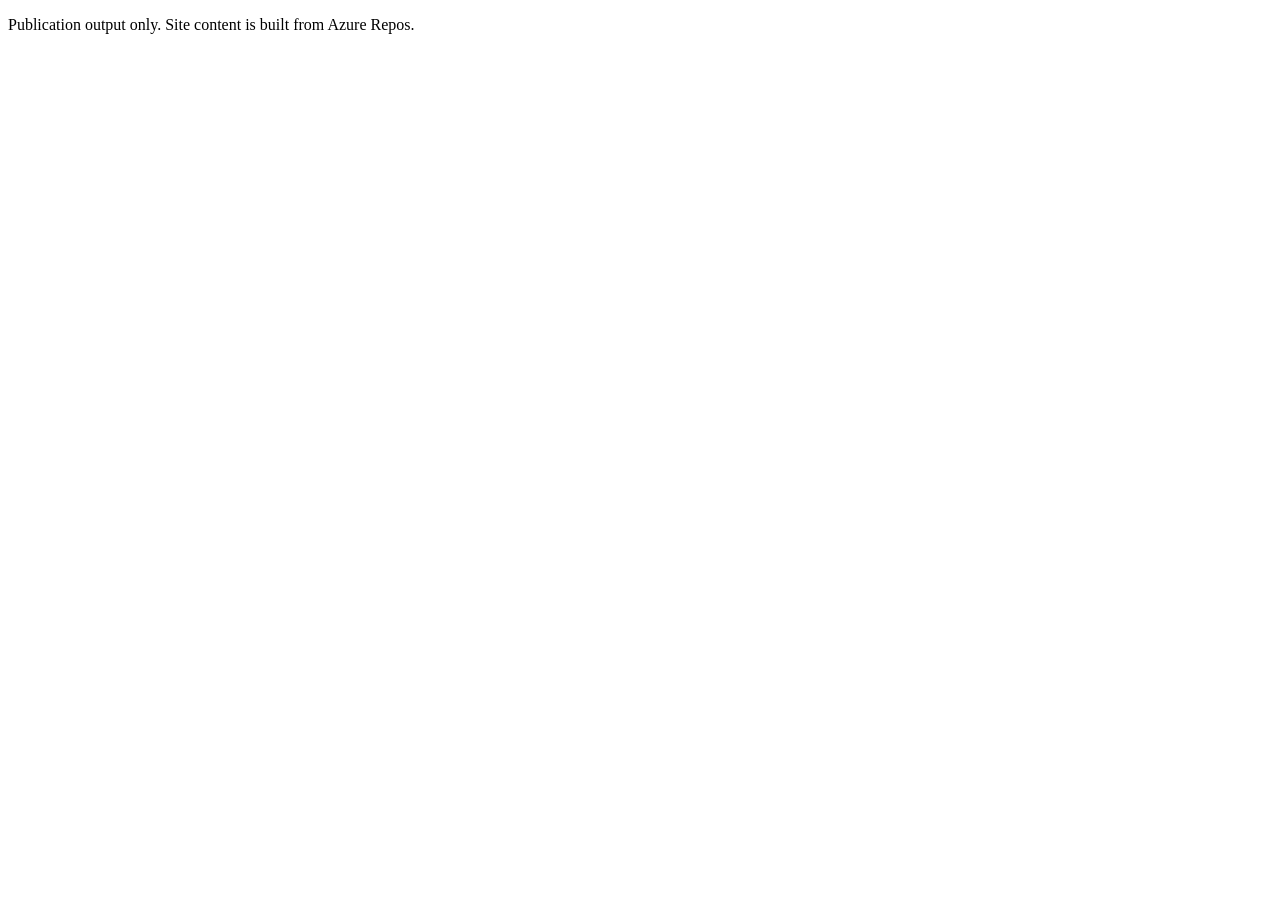
==== index.html @ 191695a9 "Add initial HTML structure for index.html" ====
<!DOCTYPE html>
<html lang="en">
  <head>
    <meta charset="utf-8" />
    <meta name="robots" content="noindex" />
    <title>Morton Forge — publishing pending</title>
  </head>
  <body>
    <p>Publication output only. Site content is built from Azure Repos.</p>
  </body>
</html>
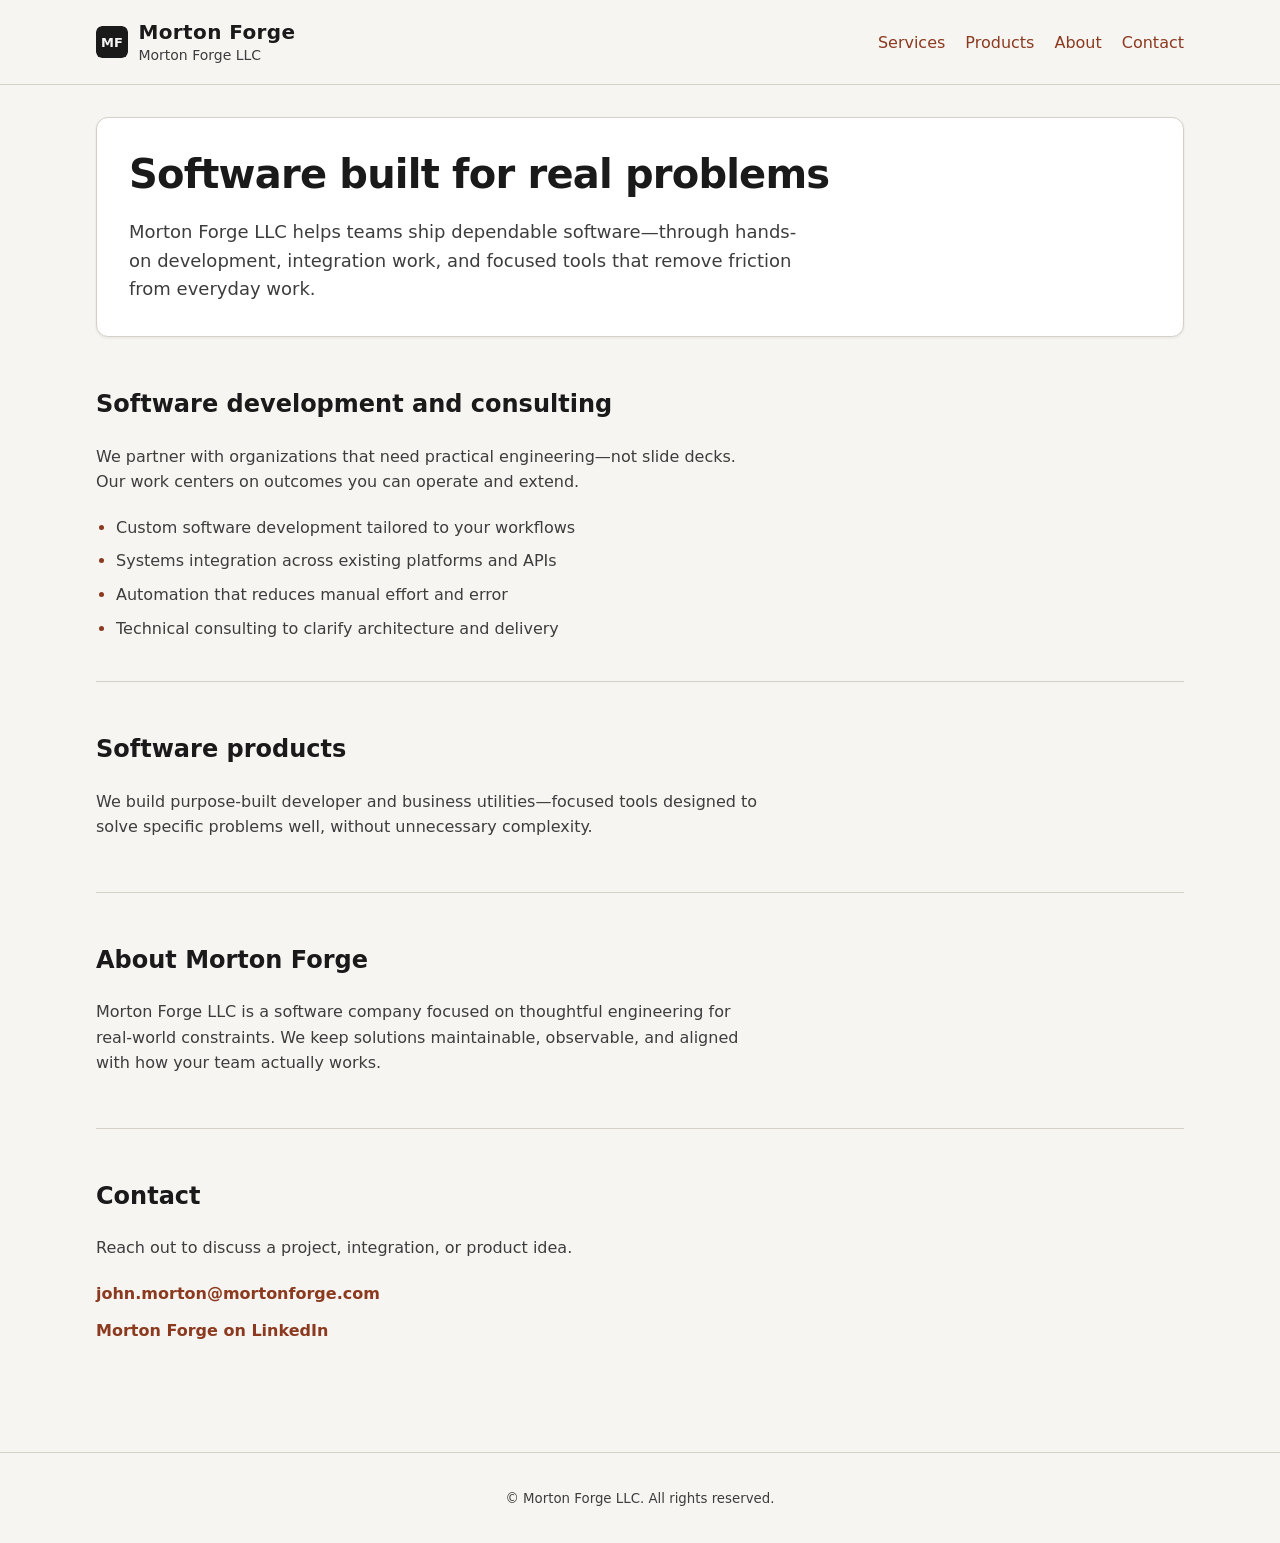
==== commit 6568077a: "Publish site from Azure Repos source=ccb35c297ac233698c38035a9e65c44cc2b29d65 build=1039" ====
--- a/index.html
+++ b/index.html
@@ -1,11 +1,132 @@
 <!DOCTYPE html>
 <html lang="en">
   <head>
-    <meta charset="utf-8" />
-    <meta name="robots" content="noindex" />
-    <title>Morton Forge — publishing pending</title>
+    <meta charset="utf-8">
+    <meta name="viewport" content="width=device-width, initial-scale=1">
+    <meta
+      name="description"
+      content="Morton Forge LLC provides custom software development, systems integration, automation, consulting, and purpose-built developer and business utilities."
+    >
+    <title>Morton Forge — Software built for real problems</title>
+    <link rel="canonical" href="https://www.mortonforge.com/">
+    <meta name="theme-color" content="#8b3a1f">
+    <link rel="icon" href="assets/favicon.svg" type="image/svg+xml" sizes="any">
+    <meta property="og:type" content="website">
+    <meta property="og:site_name" content="Morton Forge">
+    <meta property="og:locale" content="en_US">
+    <meta property="og:url" content="https://www.mortonforge.com/">
+    <meta property="og:title" content="Morton Forge — Software built for real problems">
+    <meta
+      property="og:description"
+      content="Morton Forge LLC provides custom software development, systems integration, automation, consulting, and purpose-built developer and business utilities."
+    >
+    <meta property="og:image" content="https://www.mortonforge.com/assets/og-image.svg">
+    <meta property="og:image:alt" content="Morton Forge — Software built for real problems">
+    <meta name="twitter:card" content="summary_large_image">
+    <meta name="twitter:title" content="Morton Forge — Software built for real problems">
+    <meta
+      name="twitter:description"
+      content="Morton Forge LLC provides custom software development, systems integration, automation, consulting, and purpose-built developer and business utilities."
+    >
+    <meta name="twitter:image" content="https://www.mortonforge.com/assets/og-image.svg">
+    <link rel="stylesheet" href="css/site.css">
   </head>
   <body>
-    <p>Publication output only. Site content is built from Azure Repos.</p>
+    <a class="skip-link" href="#main-content">Skip to main content</a>
+
+    <header class="site-header">
+      <div class="site-header__inner">
+        <div class="brand">
+          <a class="brand__lockup" href="#top">
+            <img
+              class="brand__mark"
+              src="assets/favicon.svg"
+              alt=""
+              width="32"
+              height="32"
+              decoding="async"
+            >
+            <span class="brand__text">
+              <span class="brand__name">Morton Forge</span>
+              <span class="brand__legal">Morton Forge LLC</span>
+            </span>
+          </a>
+        </div>
+        <nav class="site-nav" aria-label="Primary">
+          <ul class="site-nav__list">
+            <li><a href="#services">Services</a></li>
+            <li><a href="#products">Products</a></li>
+            <li><a href="#about">About</a></li>
+            <li><a href="#contact">Contact</a></li>
+          </ul>
+        </nav>
+      </div>
+    </header>
+
+    <main id="main-content" class="site-main" tabindex="-1">
+      <section class="hero" id="top" aria-labelledby="page-headline">
+        <h1 id="page-headline">Software built for real problems</h1>
+        <p class="hero__lede">
+          Morton Forge LLC helps teams ship dependable software—through hands-on
+          development, integration work, and focused tools that remove friction
+          from everyday work.
+        </p>
+      </section>
+
+      <section class="content-section" id="services" aria-labelledby="services-heading">
+        <h2 id="services-heading">Software development and consulting</h2>
+        <p>
+          We partner with organizations that need practical engineering—not slide
+          decks. Our work centers on outcomes you can operate and extend.
+        </p>
+        <ul class="feature-list">
+          <li>Custom software development tailored to your workflows</li>
+          <li>Systems integration across existing platforms and APIs</li>
+          <li>Automation that reduces manual effort and error</li>
+          <li>Technical consulting to clarify architecture and delivery</li>
+        </ul>
+      </section>
+
+      <section class="content-section" id="products" aria-labelledby="products-heading">
+        <h2 id="products-heading">Software products</h2>
+        <p>
+          We build purpose-built developer and business utilities—focused tools
+          designed to solve specific problems well, without unnecessary complexity.
+        </p>
+      </section>
+
+      <section class="content-section" id="about" aria-labelledby="about-heading">
+        <h2 id="about-heading">About Morton Forge</h2>
+        <p>
+          Morton Forge LLC is a software company focused on thoughtful
+          engineering for real-world constraints. We keep solutions maintainable,
+          observable, and aligned with how your team actually works.
+        </p>
+      </section>
+
+      <section class="content-section content-section--contact" id="contact" aria-labelledby="contact-heading">
+        <h2 id="contact-heading">Contact</h2>
+        <p>
+          Reach out to discuss a project, integration, or product idea.
+        </p>
+        <ul class="contact-actions">
+          <li>
+            <a href="mailto:john.morton@mortonforge.com">john.morton@mortonforge.com</a>
+          </li>
+          <li>
+            <a
+              href="https://www.linkedin.com/company/morton-forge"
+              rel="noopener noreferrer"
+            >Morton Forge on LinkedIn</a>
+          </li>
+        </ul>
+      </section>
+    </main>
+
+    <footer class="site-footer">
+      <p>
+        <small>&copy; Morton Forge LLC. All rights reserved.</small>
+      </p>
+    </footer>
   </body>
 </html>
--- a/css/site.css
+++ b/css/site.css
@@ -0,0 +1,301 @@
+:root {
+  color-scheme: light dark;
+  --font-sans: system-ui, -apple-system, "Segoe UI", Roboto, sans-serif;
+  --line-height: 1.6;
+  --max-width: 72rem;
+  --space-xs: 0.5rem;
+  --space-sm: 0.75rem;
+  --space-md: 1.25rem;
+  --space-lg: 2rem;
+  --space-xl: 3rem;
+  --radius: 0.5rem;
+  --focus-width: 3px;
+  --focus-offset: 2px;
+
+  --color-bg: #f7f5f2;
+  --color-surface: #ffffff;
+  --color-text: #1a1a1a;
+  --color-text-muted: #3d3d3d;
+  --color-accent: #8b3a1f;
+  --color-accent-hover: #6e2e18;
+  --color-border: #d4cfc7;
+  --color-focus: #0b5cab;
+  --shadow-soft: 0 1px 3px rgb(26 26 26 / 8%);
+}
+
+@media (prefers-color-scheme: dark) {
+  :root {
+    --color-bg: #121212;
+    --color-surface: #1c1c1c;
+    --color-text: #f2f2f2;
+    --color-text-muted: #c8c8c8;
+    --color-accent: #e08a6a;
+    --color-accent-hover: #f0a484;
+    --color-border: #3a3a3a;
+    --color-focus: #6eb6ff;
+    --shadow-soft: 0 1px 3px rgb(0 0 0 / 35%);
+  }
+}
+
+*,
+*::before,
+*::after {
+  box-sizing: border-box;
+}
+
+html {
+  scroll-behavior: smooth;
+  scroll-padding-top: 6rem;
+}
+
+body {
+  margin: 0;
+  min-height: 100vh;
+  font-family: var(--font-sans);
+  line-height: var(--line-height);
+  background: var(--color-bg);
+  color: var(--color-text);
+}
+
+@media (prefers-reduced-motion: reduce) {
+  html {
+    scroll-behavior: auto;
+  }
+
+  *,
+  *::before,
+  *::after {
+    animation-duration: 0.01ms !important;
+    animation-iteration-count: 1 !important;
+    transition-duration: 0.01ms !important;
+  }
+}
+
+.skip-link {
+  position: absolute;
+  left: var(--space-md);
+  top: -100%;
+  z-index: 100;
+  padding: var(--space-xs) var(--space-sm);
+  border-radius: var(--radius);
+  background: var(--color-surface);
+  color: var(--color-accent);
+  font-weight: 600;
+  text-decoration: none;
+  box-shadow: var(--shadow-soft);
+}
+
+.skip-link:focus {
+  top: var(--space-md);
+}
+
+:focus {
+  outline: none;
+}
+
+:focus-visible {
+  outline: var(--focus-width) solid var(--color-focus);
+  outline-offset: var(--focus-offset);
+}
+
+a {
+  color: var(--color-accent);
+  text-decoration-thickness: 1px;
+  text-underline-offset: 0.15em;
+}
+
+a:hover {
+  color: var(--color-accent-hover);
+}
+
+.site-header {
+  position: sticky;
+  top: 0;
+  z-index: 10;
+  border-bottom: 1px solid var(--color-border);
+  background: color-mix(in srgb, var(--color-bg) 92%, transparent);
+  backdrop-filter: blur(8px);
+}
+
+.site-header__inner {
+  display: flex;
+  flex-wrap: wrap;
+  align-items: flex-end;
+  justify-content: space-between;
+  gap: var(--space-md);
+  max-width: var(--max-width);
+  margin: 0 auto;
+  padding: var(--space-md) var(--space-lg);
+}
+
+.brand__lockup {
+  display: flex;
+  align-items: center;
+  gap: 0.65rem;
+  text-decoration: none;
+  color: inherit;
+}
+
+.brand__lockup:hover .brand__name {
+  color: var(--color-accent);
+}
+
+.brand__mark {
+  flex-shrink: 0;
+  width: 2rem;
+  height: 2rem;
+  border-radius: 6px;
+}
+
+.brand__text {
+  display: flex;
+  flex-direction: column;
+}
+
+.brand__name {
+  font-size: 1.25rem;
+  font-weight: 700;
+  letter-spacing: 0.02em;
+  color: var(--color-text);
+  line-height: 1.2;
+}
+
+.brand__legal {
+  margin: 0.1rem 0 0;
+  font-size: 0.875rem;
+  color: var(--color-text-muted);
+  line-height: 1.3;
+}
+
+.site-nav__list {
+  display: flex;
+  flex-wrap: wrap;
+  gap: var(--space-sm) var(--space-md);
+  margin: 0;
+  padding: 0;
+  list-style: none;
+}
+
+.site-nav a {
+  display: inline-block;
+  padding: var(--space-xs) 0;
+  font-weight: 500;
+  text-decoration: none;
+}
+
+.site-nav a:hover {
+  text-decoration: underline;
+}
+
+.site-main {
+  max-width: var(--max-width);
+  margin: 0 auto;
+  padding: var(--space-lg);
+}
+
+.hero,
+.content-section {
+  scroll-margin-top: 5.5rem;
+}
+
+.hero {
+  margin-bottom: var(--space-xl);
+  padding: var(--space-lg);
+  border: 1px solid var(--color-border);
+  border-radius: calc(var(--radius) * 1.5);
+  background: var(--color-surface);
+  box-shadow: var(--shadow-soft);
+}
+
+.hero h1 {
+  margin: 0 0 var(--space-md);
+  font-size: clamp(1.75rem, 4vw, 2.5rem);
+  font-weight: 700;
+  line-height: 1.2;
+  letter-spacing: -0.02em;
+}
+
+.hero__lede {
+  margin: 0;
+  max-width: 42rem;
+  font-size: 1.125rem;
+  color: var(--color-text-muted);
+}
+
+.content-section {
+  margin-bottom: var(--space-xl);
+  padding-bottom: var(--space-lg);
+  border-bottom: 1px solid var(--color-border);
+}
+
+.content-section:last-of-type {
+  border-bottom: none;
+  margin-bottom: var(--space-lg);
+}
+
+.content-section h2 {
+  margin: 0 0 var(--space-md);
+  font-size: clamp(1.25rem, 2.5vw, 1.5rem);
+  font-weight: 600;
+}
+
+.content-section p {
+  margin: 0 0 var(--space-md);
+  max-width: 42rem;
+  color: var(--color-text-muted);
+}
+
+.feature-list {
+  margin: 0;
+  padding-left: 1.25rem;
+  max-width: 42rem;
+  color: var(--color-text-muted);
+}
+
+.feature-list li {
+  margin-bottom: var(--space-xs);
+}
+
+.feature-list li::marker {
+  color: var(--color-accent);
+}
+
+.contact-actions {
+  margin: 0;
+  padding: 0;
+  list-style: none;
+}
+
+.contact-actions li {
+  margin-bottom: var(--space-sm);
+}
+
+.contact-actions a {
+  font-weight: 600;
+  text-decoration: none;
+}
+
+.contact-actions a:hover {
+  text-decoration: underline;
+}
+
+.site-footer {
+  border-top: 1px solid var(--color-border);
+  padding: var(--space-lg);
+  text-align: center;
+  color: var(--color-text-muted);
+}
+
+.site-footer p {
+  margin: 0;
+}
+
+@media (min-width: 48rem) {
+  .site-header__inner {
+    flex-wrap: nowrap;
+  }
+
+  .site-nav__list {
+    justify-content: flex-end;
+  }
+}
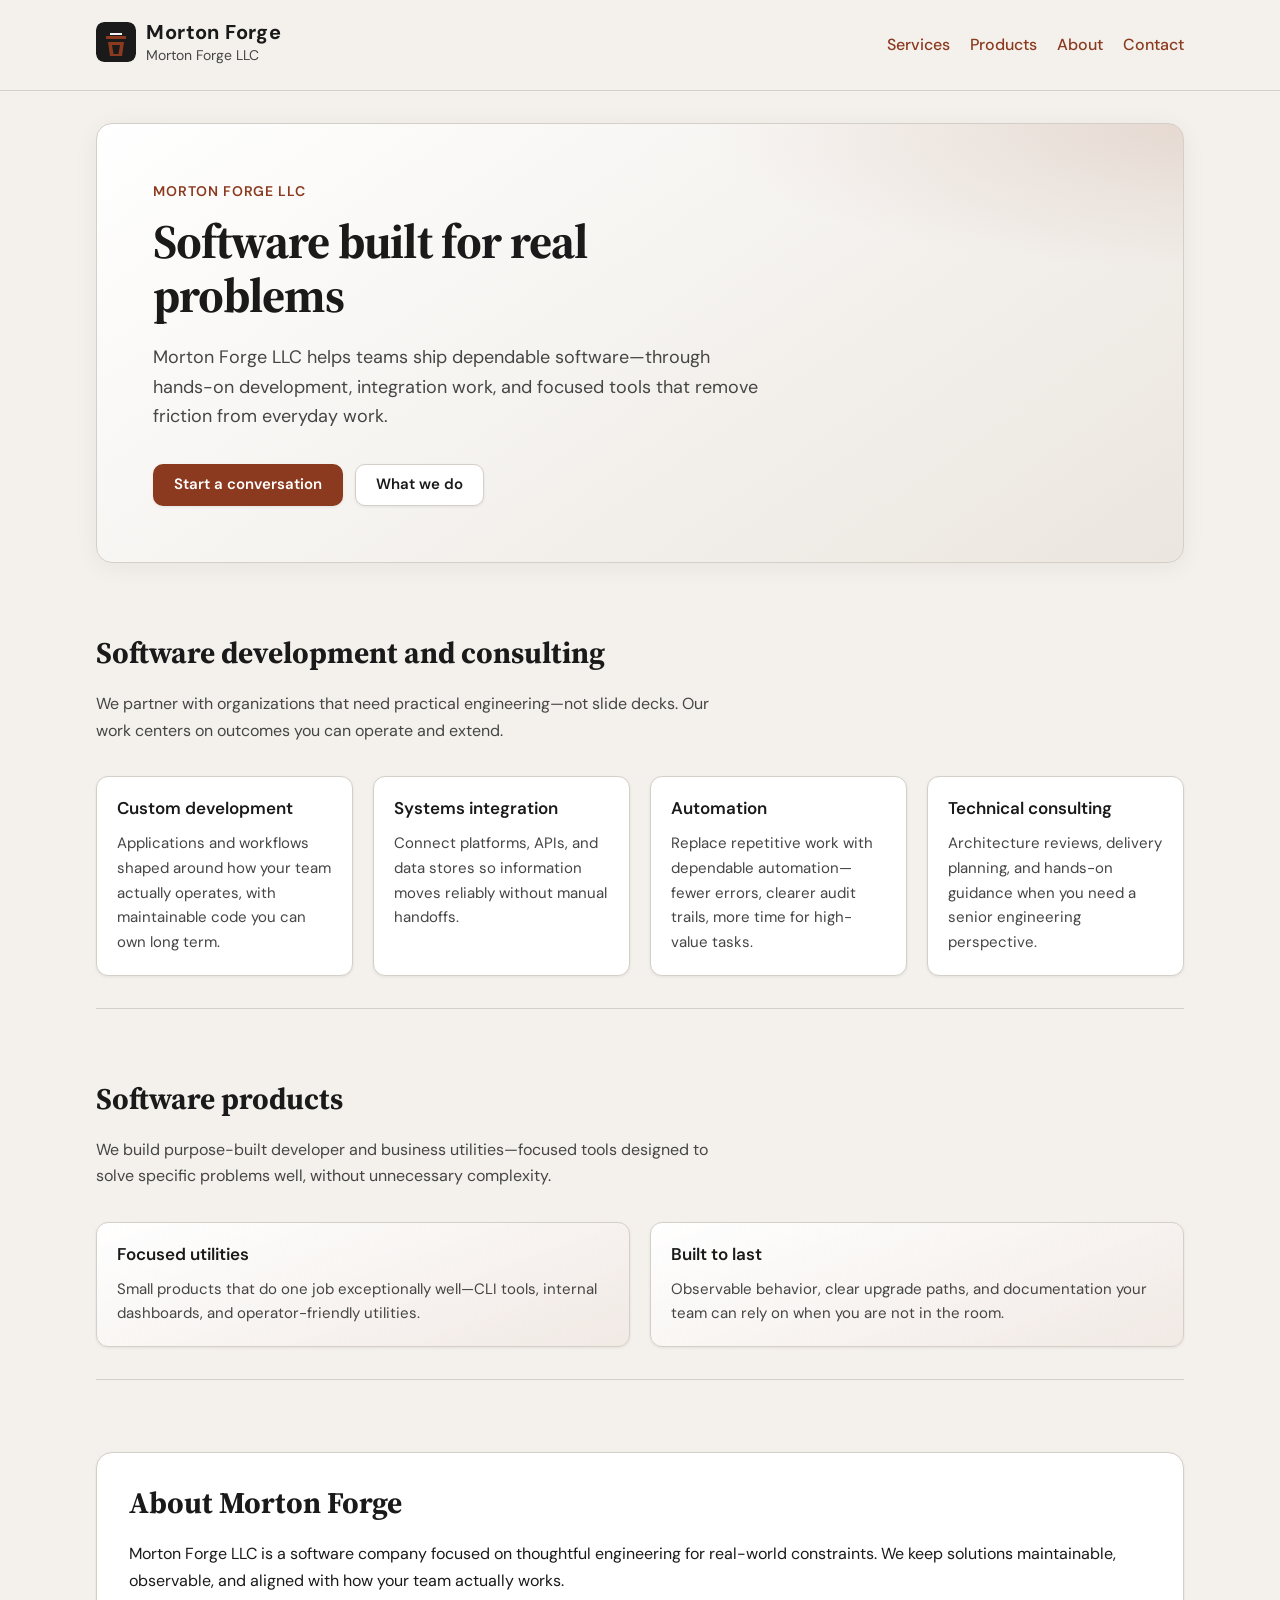
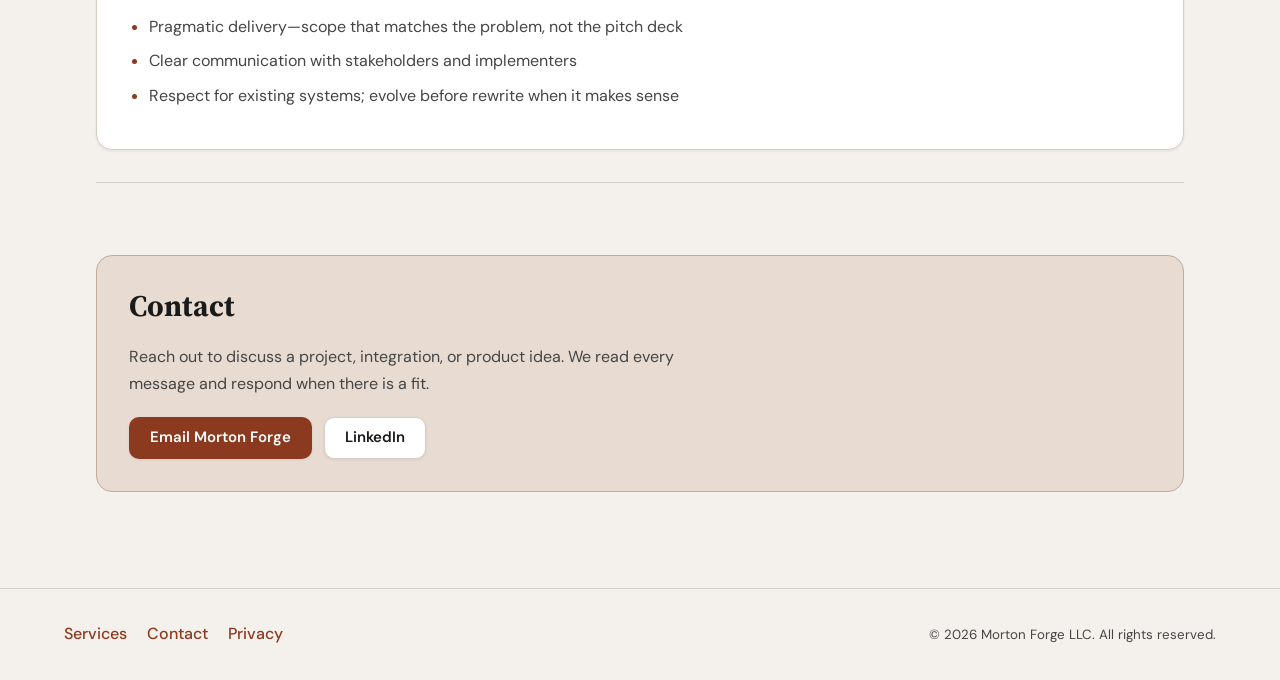
==== commit 239cfd0b: "Publish site from Azure Repos source=ac9ec0c89aad7d38fe738820c82aab0782f54889 build=1096" ====
--- a/index.html
+++ b/index.html
@@ -40,10 +40,10 @@
           <a class="brand__lockup" href="#top">
             <img
               class="brand__mark"
-              src="assets/favicon.svg"
+              src="assets/logo-mark.svg"
               alt=""
-              width="32"
-              height="32"
+              width="40"
+              height="40"
               decoding="async"
             >
             <span class="brand__text">
@@ -65,68 +65,143 @@
 
     <main id="main-content" class="site-main" tabindex="-1">
       <section class="hero" id="top" aria-labelledby="page-headline">
-        <h1 id="page-headline">Software built for real problems</h1>
-        <p class="hero__lede">
-          Morton Forge LLC helps teams ship dependable software—through hands-on
-          development, integration work, and focused tools that remove friction
-          from everyday work.
+        <div class="hero__content">
+          <p class="hero__eyebrow">Morton Forge LLC</p>
+          <h1 id="page-headline">Software built for real problems</h1>
+          <p class="hero__lede">
+            Morton Forge LLC helps teams ship dependable software—through hands-on
+            development, integration work, and focused tools that remove friction
+            from everyday work.
+          </p>
+          <div class="hero__actions">
+            <a class="button" href="#contact">Start a conversation</a>
+            <a class="button button--secondary" href="#services">What we do</a>
+          </div>
+        </div>
+      </section>
+
+      <section class="content-section" id="services" aria-labelledby="services-heading">
+        <div class="section-intro">
+          <h2 id="services-heading">Software development and consulting</h2>
+          <p>
+            We partner with organizations that need practical engineering—not slide
+            decks. Our work centers on outcomes you can operate and extend.
+          </p>
+        </div>
+        <ul class="card-grid">
+          <li class="card">
+            <h3 class="card__title">Custom development</h3>
+            <p class="card__body">
+              Applications and workflows shaped around how your team actually operates,
+              with maintainable code you can own long term.
+            </p>
+          </li>
+          <li class="card">
+            <h3 class="card__title">Systems integration</h3>
+            <p class="card__body">
+              Connect platforms, APIs, and data stores so information moves reliably
+              without manual handoffs.
+            </p>
+          </li>
+          <li class="card">
+            <h3 class="card__title">Automation</h3>
+            <p class="card__body">
+              Replace repetitive work with dependable automation—fewer errors, clearer
+              audit trails, more time for high-value tasks.
+            </p>
+          </li>
+          <li class="card">
+            <h3 class="card__title">Technical consulting</h3>
+            <p class="card__body">
+              Architecture reviews, delivery planning, and hands-on guidance when you
+              need a senior engineering perspective.
+            </p>
+          </li>
+        </ul>
+      </section>
+
+      <section class="content-section" id="products" aria-labelledby="products-heading">
+        <div class="section-intro">
+          <h2 id="products-heading">Software products</h2>
+          <p>
+            We build purpose-built developer and business utilities—focused tools
+            designed to solve specific problems well, without unnecessary complexity.
+          </p>
+        </div>
+        <ul class="card-grid card-grid--two">
+          <li class="card card--accent">
+            <h3 class="card__title">Focused utilities</h3>
+            <p class="card__body">
+              Small products that do one job exceptionally well—CLI tools, internal
+              dashboards, and operator-friendly utilities.
+            </p>
+          </li>
+          <li class="card card--accent">
+            <h3 class="card__title">Built to last</h3>
+            <p class="card__body">
+              Observable behavior, clear upgrade paths, and documentation your team can
+              rely on when you are not in the room.
+            </p>
+          </li>
+        </ul>
+      </section>
+
+      <section class="content-section" id="about" aria-labelledby="about-heading">
+        <div class="about-panel">
+          <div class="about-panel__copy">
+            <h2 id="about-heading">About Morton Forge</h2>
+            <p>
+              Morton Forge LLC is a software company focused on thoughtful
+              engineering for real-world constraints. We keep solutions maintainable,
+              observable, and aligned with how your team actually works.
+            </p>
+            <ul class="about-list">
+              <li>Pragmatic delivery—scope that matches the problem, not the pitch deck</li>
+              <li>Clear communication with stakeholders and implementers</li>
+              <li>Respect for existing systems; evolve before rewrite when it makes sense</li>
+            </ul>
+          </div>
+        </div>
+      </section>
+
+      <section class="content-section content-section--contact" id="contact" aria-labelledby="contact-heading">
+        <div class="contact-panel">
+          <h2 id="contact-heading">Contact</h2>
+          <p>
+            Reach out to discuss a project, integration, or product idea. We read every
+            message and respond when there is a fit.
+          </p>
+          <ul class="contact-actions">
+            <li>
+              <a class="button" href="mailto:john.morton@mortonforge.com">Email Morton Forge</a>
+            </li>
+            <li>
+              <a
+                class="button button--secondary"
+                href="https://www.linkedin.com/company/morton-forge"
+                rel="noopener noreferrer"
+              >LinkedIn</a>
+            </li>
+          </ul>
+        </div>
+      </section>
+    </main>
+
+    <footer class="site-footer">
+      <div class="site-footer__inner">
+        <nav class="site-footer__nav" aria-label="Footer">
+          <ul class="site-footer__list">
+            <li><a href="#services">Services</a></li>
+            <li><a href="#contact">Contact</a></li>
+            <li><a href="privacy.html">Privacy</a></li>
+          </ul>
+        </nav>
+        <p class="site-footer__legal">
+          <small>&copy; <span data-current-year>2026</span> Morton Forge LLC. All rights reserved.</small>
         </p>
-      </section>
-
-      <section class="content-section" id="services" aria-labelledby="services-heading">
-        <h2 id="services-heading">Software development and consulting</h2>
-        <p>
-          We partner with organizations that need practical engineering—not slide
-          decks. Our work centers on outcomes you can operate and extend.
-        </p>
-        <ul class="feature-list">
-          <li>Custom software development tailored to your workflows</li>
-          <li>Systems integration across existing platforms and APIs</li>
-          <li>Automation that reduces manual effort and error</li>
-          <li>Technical consulting to clarify architecture and delivery</li>
-        </ul>
-      </section>
-
-      <section class="content-section" id="products" aria-labelledby="products-heading">
-        <h2 id="products-heading">Software products</h2>
-        <p>
-          We build purpose-built developer and business utilities—focused tools
-          designed to solve specific problems well, without unnecessary complexity.
-        </p>
-      </section>
-
-      <section class="content-section" id="about" aria-labelledby="about-heading">
-        <h2 id="about-heading">About Morton Forge</h2>
-        <p>
-          Morton Forge LLC is a software company focused on thoughtful
-          engineering for real-world constraints. We keep solutions maintainable,
-          observable, and aligned with how your team actually works.
-        </p>
-      </section>
-
-      <section class="content-section content-section--contact" id="contact" aria-labelledby="contact-heading">
-        <h2 id="contact-heading">Contact</h2>
-        <p>
-          Reach out to discuss a project, integration, or product idea.
-        </p>
-        <ul class="contact-actions">
-          <li>
-            <a href="mailto:john.morton@mortonforge.com">john.morton@mortonforge.com</a>
-          </li>
-          <li>
-            <a
-              href="https://www.linkedin.com/company/morton-forge"
-              rel="noopener noreferrer"
-            >Morton Forge on LinkedIn</a>
-          </li>
-        </ul>
-      </section>
-    </main>
-
-    <footer class="site-footer">
-      <p>
-        <small>&copy; Morton Forge LLC. All rights reserved.</small>
-      </p>
+      </div>
     </footer>
+
+    <script type="module" src="js/site.js"></script>
   </body>
 </html>
--- a/css/site.css
+++ b/css/site.css
@@ -1,39 +1,73 @@
+@font-face {
+  font-family: "DM Sans";
+  font-style: normal;
+  font-weight: 400 700;
+  font-display: swap;
+  src: url("../assets/fonts/dm-sans-latin.woff2") format("woff2");
+  unicode-range: U+0000-00FF, U+0131, U+0152-0153, U+02BB-02BC, U+02C6, U+02DA, U+02DC,
+    U+0304, U+0308, U+0329, U+2000-206F, U+20AC, U+2122, U+2191, U+2193, U+2212, U+2215,
+    U+FEFF, U+FFFD;
+}
+
+@font-face {
+  font-family: "Source Serif 4";
+  font-style: normal;
+  font-weight: 600 700;
+  font-display: swap;
+  src: url("../assets/fonts/source-serif-4-600-latin.woff2") format("woff2");
+  unicode-range: U+0000-00FF, U+0131, U+0152-0153, U+02BB-02BC, U+02C6, U+02DA, U+02DC,
+    U+0304, U+0308, U+0329, U+2000-206F, U+20AC, U+2122, U+2191, U+2193, U+2212, U+2215,
+    U+FEFF, U+FFFD;
+}
+
 :root {
   color-scheme: light dark;
-  --font-sans: system-ui, -apple-system, "Segoe UI", Roboto, sans-serif;
-  --line-height: 1.6;
+  --font-sans: "DM Sans", system-ui, -apple-system, "Segoe UI", Roboto, sans-serif;
+  --font-display: "Source Serif 4", Georgia, "Times New Roman", serif;
+  --line-height: 1.65;
   --max-width: 72rem;
   --space-xs: 0.5rem;
   --space-sm: 0.75rem;
   --space-md: 1.25rem;
   --space-lg: 2rem;
   --space-xl: 3rem;
+  --space-2xl: 4.5rem;
   --radius: 0.5rem;
   --focus-width: 3px;
   --focus-offset: 2px;
 
-  --color-bg: #f7f5f2;
+  --color-bg: #f4f1ec;
+  --color-bg-hero: #ebe6df;
   --color-surface: #ffffff;
   --color-text: #1a1a1a;
-  --color-text-muted: #3d3d3d;
+  --color-text-muted: #454545;
   --color-accent: #8b3a1f;
   --color-accent-hover: #6e2e18;
+  --color-accent-soft: rgb(139 58 31 / 12%);
   --color-border: #d4cfc7;
   --color-focus: #0b5cab;
+  --color-button-bg: var(--color-accent);
+  --color-button-hover: var(--color-accent-hover);
   --shadow-soft: 0 1px 3px rgb(26 26 26 / 8%);
+  --shadow-card: 0 4px 24px rgb(26 26 26 / 6%);
 }
 
 @media (prefers-color-scheme: dark) {
   :root {
     --color-bg: #121212;
+    --color-bg-hero: #1a1816;
     --color-surface: #1c1c1c;
     --color-text: #f2f2f2;
     --color-text-muted: #c8c8c8;
     --color-accent: #e08a6a;
     --color-accent-hover: #f0a484;
+    --color-accent-soft: rgb(224 138 106 / 14%);
+    --color-button-bg: #8f3d24;
+    --color-button-hover: #a6482c;
     --color-border: #3a3a3a;
     --color-focus: #6eb6ff;
     --shadow-soft: 0 1px 3px rgb(0 0 0 / 35%);
+    --shadow-card: 0 4px 24px rgb(0 0 0 / 25%);
   }
 }
 
@@ -108,6 +142,42 @@
   color: var(--color-accent-hover);
 }
 
+.button {
+  display: inline-flex;
+  align-items: center;
+  justify-content: center;
+  gap: 0.35rem;
+  padding: 0.65rem 1.25rem;
+  border-radius: calc(var(--radius) * 1.25);
+  border: 1px solid transparent;
+  background: var(--color-button-bg);
+  color: #fff;
+  font-family: inherit;
+  font-size: 0.9375rem;
+  font-weight: 600;
+  line-height: 1.3;
+  text-decoration: none;
+  box-shadow: var(--shadow-soft);
+  transition: background-color 0.15s ease, border-color 0.15s ease, color 0.15s ease;
+}
+
+.button:hover {
+  background: var(--color-button-hover);
+  color: #fff;
+}
+
+.button--secondary {
+  background: var(--color-surface);
+  border-color: var(--color-border);
+  color: var(--color-text);
+}
+
+.button--secondary:hover {
+  background: var(--color-accent-soft);
+  border-color: var(--color-accent);
+  color: var(--color-accent);
+}
+
 .site-header {
   position: sticky;
   top: 0;
@@ -120,7 +190,7 @@
 .site-header__inner {
   display: flex;
   flex-wrap: wrap;
-  align-items: flex-end;
+  align-items: center;
   justify-content: space-between;
   gap: var(--space-md);
   max-width: var(--max-width);
@@ -129,7 +199,7 @@
 }
 
 .brand__lockup {
-  display: flex;
+  display: inline-flex;
   align-items: center;
   gap: 0.65rem;
   text-decoration: none;
@@ -142,9 +212,9 @@
 
 .brand__mark {
   flex-shrink: 0;
-  width: 2rem;
-  height: 2rem;
-  border-radius: 6px;
+  width: 2.5rem;
+  height: 2.5rem;
+  border-radius: 8px;
 }
 
 .brand__text {
@@ -193,100 +263,244 @@
   padding: var(--space-lg);
 }
 
+.site-main--narrow {
+  max-width: 42rem;
+}
+
 .hero,
 .content-section {
   scroll-margin-top: 5.5rem;
 }
 
 .hero {
-  margin-bottom: var(--space-xl);
-  padding: var(--space-lg);
+  position: relative;
+  margin-bottom: var(--space-2xl);
+  padding: clamp(2rem, 5vw, 3.5rem);
+  border: 1px solid var(--color-border);
+  border-radius: calc(var(--radius) * 2);
+  background:
+    radial-gradient(ellipse 80% 60% at 100% 0%, var(--color-accent-soft), transparent 55%),
+    linear-gradient(145deg, var(--color-surface), var(--color-bg-hero));
+  box-shadow: var(--shadow-card);
+  overflow: hidden;
+}
+
+.hero__eyebrow {
+  margin: 0 0 var(--space-sm);
+  font-size: 0.875rem;
+  font-weight: 600;
+  letter-spacing: 0.06em;
+  text-transform: uppercase;
+  color: var(--color-accent);
+}
+
+.hero h1 {
+  margin: 0 0 var(--space-md);
+  max-width: 18ch;
+  font-family: var(--font-display);
+  font-size: clamp(2rem, 5vw, 3rem);
+  font-weight: 700;
+  line-height: 1.12;
+  letter-spacing: -0.02em;
+}
+
+.hero__lede {
+  margin: 0 0 var(--space-lg);
+  max-width: 38rem;
+  font-size: 1.125rem;
+  color: var(--color-text-muted);
+}
+
+.hero__actions {
+  display: flex;
+  flex-wrap: wrap;
+  gap: var(--space-sm);
+}
+
+.content-section {
+  margin-bottom: var(--space-2xl);
+  padding-bottom: var(--space-lg);
+  border-bottom: 1px solid var(--color-border);
+}
+
+.content-section:last-of-type {
+  border-bottom: none;
+  margin-bottom: var(--space-lg);
+}
+
+.content-section--plain {
+  border-bottom: none;
+}
+
+.section-intro {
+  max-width: 40rem;
+  margin-bottom: var(--space-lg);
+}
+
+.content-section h2,
+.content-section h1 {
+  margin: 0 0 var(--space-md);
+  font-family: var(--font-display);
+  font-size: clamp(1.5rem, 3vw, 1.875rem);
+  font-weight: 700;
+  line-height: 1.2;
+}
+
+.section-intro p,
+.content-section--plain p {
+  margin: 0 0 var(--space-md);
+  color: var(--color-text-muted);
+}
+
+.card-grid {
+  display: grid;
+  gap: var(--space-md);
+  margin: 0;
+  padding: 0;
+  list-style: none;
+  grid-template-columns: 1fr;
+}
+
+@media (min-width: 40rem) {
+  .card-grid {
+    grid-template-columns: repeat(2, 1fr);
+  }
+
+  .card-grid--two {
+    grid-template-columns: repeat(2, 1fr);
+  }
+}
+
+@media (min-width: 64rem) {
+  .card-grid:not(.card-grid--two) {
+    grid-template-columns: repeat(4, 1fr);
+  }
+}
+
+.card {
+  height: 100%;
+  padding: var(--space-md);
   border: 1px solid var(--color-border);
   border-radius: calc(var(--radius) * 1.5);
   background: var(--color-surface);
   box-shadow: var(--shadow-soft);
-}
-
-.hero h1 {
+  transition: border-color 0.15s ease, box-shadow 0.15s ease;
+}
+
+.card:hover {
+  border-color: color-mix(in srgb, var(--color-accent) 35%, var(--color-border));
+  box-shadow: var(--shadow-card);
+}
+
+.card--accent {
+  background: linear-gradient(
+    160deg,
+    var(--color-surface),
+    color-mix(in srgb, var(--color-accent-soft) 60%, var(--color-surface))
+  );
+}
+
+.card__title {
+  margin: 0 0 var(--space-sm);
+  font-size: 1.0625rem;
+  font-weight: 600;
+  line-height: 1.3;
+}
+
+.card__body {
+  margin: 0;
+  font-size: 0.9375rem;
+  color: var(--color-text-muted);
+}
+
+.about-panel {
+  padding: var(--space-lg);
+  border-radius: calc(var(--radius) * 2);
+  border: 1px solid var(--color-border);
+  background: var(--color-surface);
+  box-shadow: var(--shadow-soft);
+}
+
+.about-list {
+  margin: var(--space-md) 0 0;
+  padding-left: 1.25rem;
+  color: var(--color-text-muted);
+}
+
+.about-list li {
+  margin-bottom: var(--space-xs);
+}
+
+.about-list li::marker {
+  color: var(--color-accent);
+}
+
+.contact-panel {
+  padding: var(--space-lg);
+  border-radius: calc(var(--radius) * 2);
+  border: 1px solid color-mix(in srgb, var(--color-accent) 25%, var(--color-border));
+  background: var(--color-accent-soft);
+}
+
+.contact-panel h2 {
+  margin-top: 0;
+}
+
+.contact-panel p {
   margin: 0 0 var(--space-md);
-  font-size: clamp(1.75rem, 4vw, 2.5rem);
-  font-weight: 700;
-  line-height: 1.2;
-  letter-spacing: -0.02em;
-}
-
-.hero__lede {
-  margin: 0;
-  max-width: 42rem;
-  font-size: 1.125rem;
-  color: var(--color-text-muted);
-}
-
-.content-section {
-  margin-bottom: var(--space-xl);
-  padding-bottom: var(--space-lg);
-  border-bottom: 1px solid var(--color-border);
-}
-
-.content-section:last-of-type {
-  border-bottom: none;
-  margin-bottom: var(--space-lg);
-}
-
-.content-section h2 {
-  margin: 0 0 var(--space-md);
-  font-size: clamp(1.25rem, 2.5vw, 1.5rem);
-  font-weight: 600;
-}
-
-.content-section p {
-  margin: 0 0 var(--space-md);
-  max-width: 42rem;
-  color: var(--color-text-muted);
-}
-
-.feature-list {
-  margin: 0;
-  padding-left: 1.25rem;
-  max-width: 42rem;
-  color: var(--color-text-muted);
-}
-
-.feature-list li {
-  margin-bottom: var(--space-xs);
-}
-
-.feature-list li::marker {
-  color: var(--color-accent);
+  max-width: 36rem;
+  color: var(--color-text-muted);
 }
 
 .contact-actions {
+  display: flex;
+  flex-wrap: wrap;
+  gap: var(--space-sm);
   margin: 0;
   padding: 0;
   list-style: none;
 }
 
 .contact-actions li {
-  margin-bottom: var(--space-sm);
-}
-
-.contact-actions a {
-  font-weight: 600;
-  text-decoration: none;
-}
-
-.contact-actions a:hover {
-  text-decoration: underline;
+  margin: 0;
 }
 
 .site-footer {
   border-top: 1px solid var(--color-border);
   padding: var(--space-lg);
+  color: var(--color-text-muted);
+}
+
+.site-footer__inner {
+  display: flex;
+  flex-direction: column;
+  align-items: center;
+  gap: var(--space-md);
+  max-width: var(--max-width);
+  margin: 0 auto;
   text-align: center;
-  color: var(--color-text-muted);
-}
-
-.site-footer p {
+}
+
+.site-footer__list {
+  display: flex;
+  flex-wrap: wrap;
+  justify-content: center;
+  gap: var(--space-sm) var(--space-md);
+  margin: 0;
+  padding: 0;
+  list-style: none;
+}
+
+.site-footer__list a {
+  font-weight: 500;
+  text-decoration: none;
+}
+
+.site-footer__list a:hover {
+  text-decoration: underline;
+}
+
+.site-footer__legal {
   margin: 0;
 }
 
@@ -298,4 +512,10 @@
   .site-nav__list {
     justify-content: flex-end;
   }
-}
+
+  .site-footer__inner {
+    flex-direction: row;
+    justify-content: space-between;
+    text-align: left;
+  }
+}
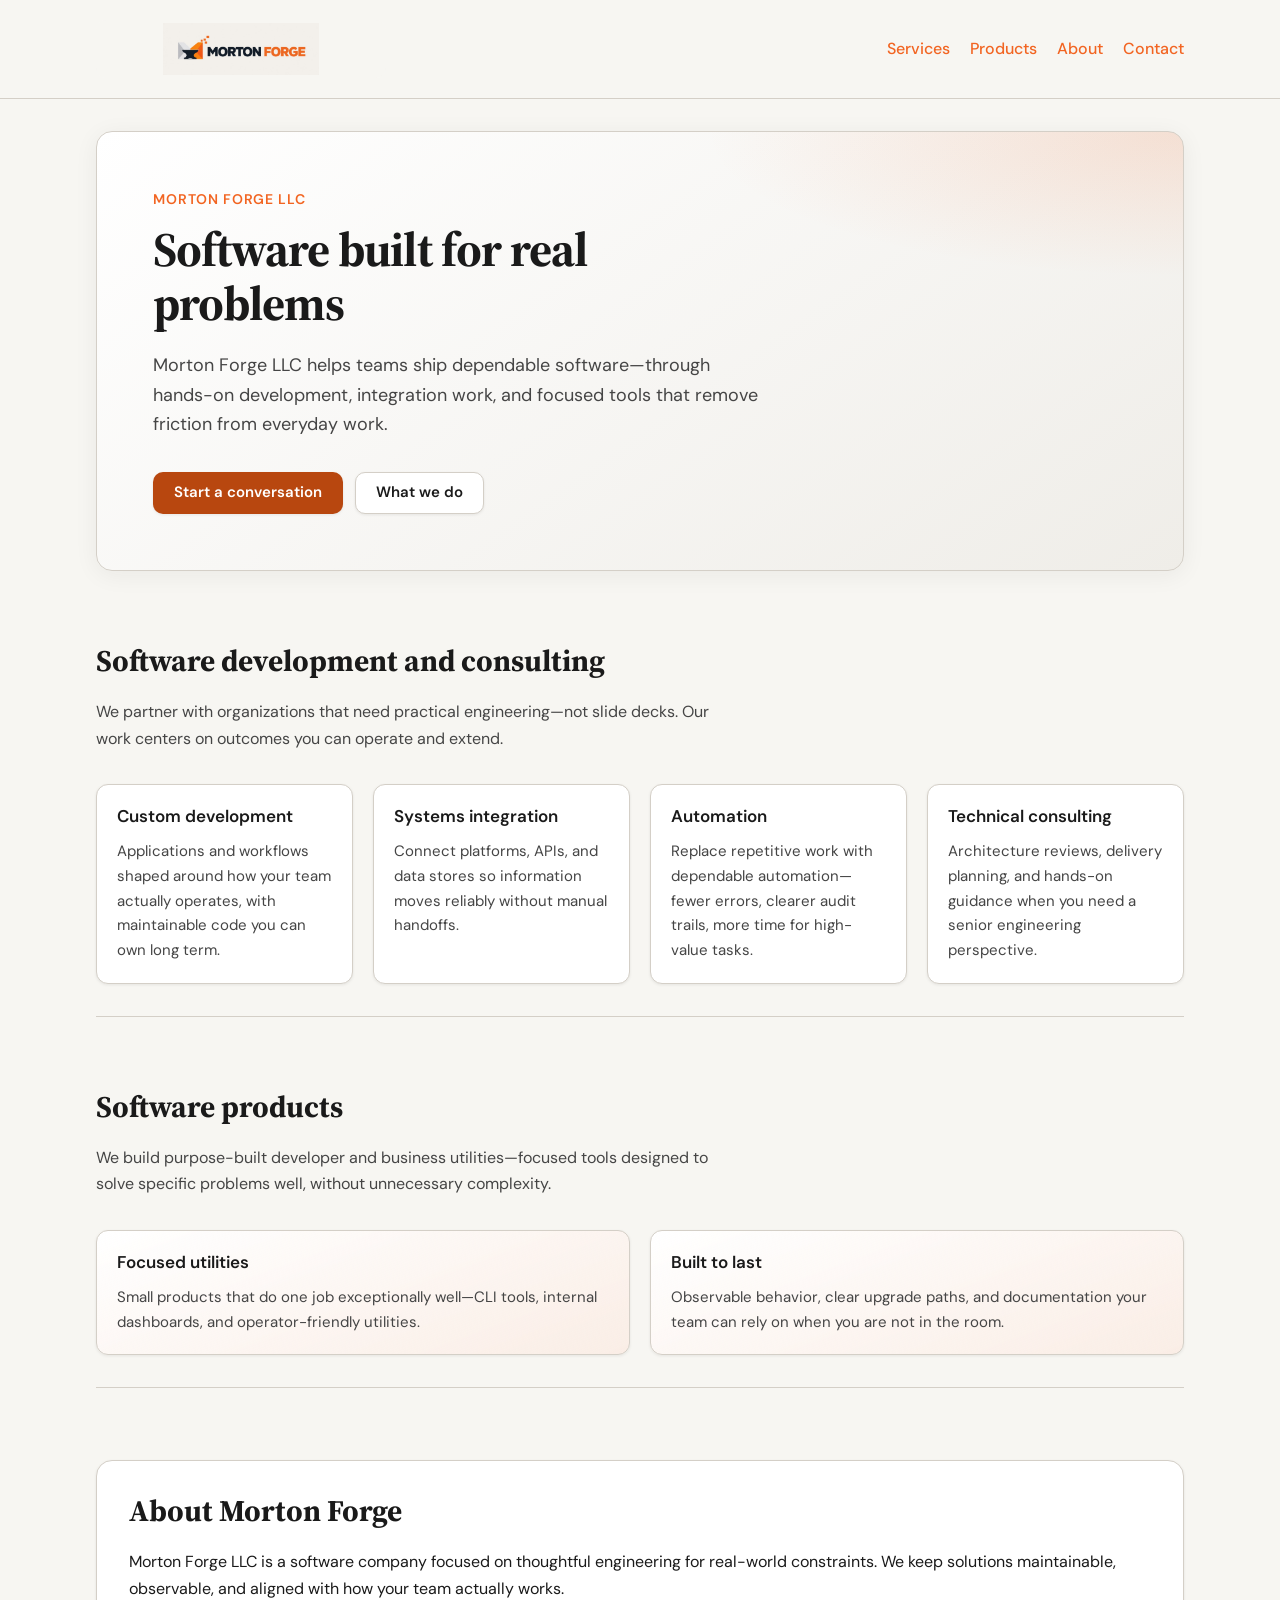
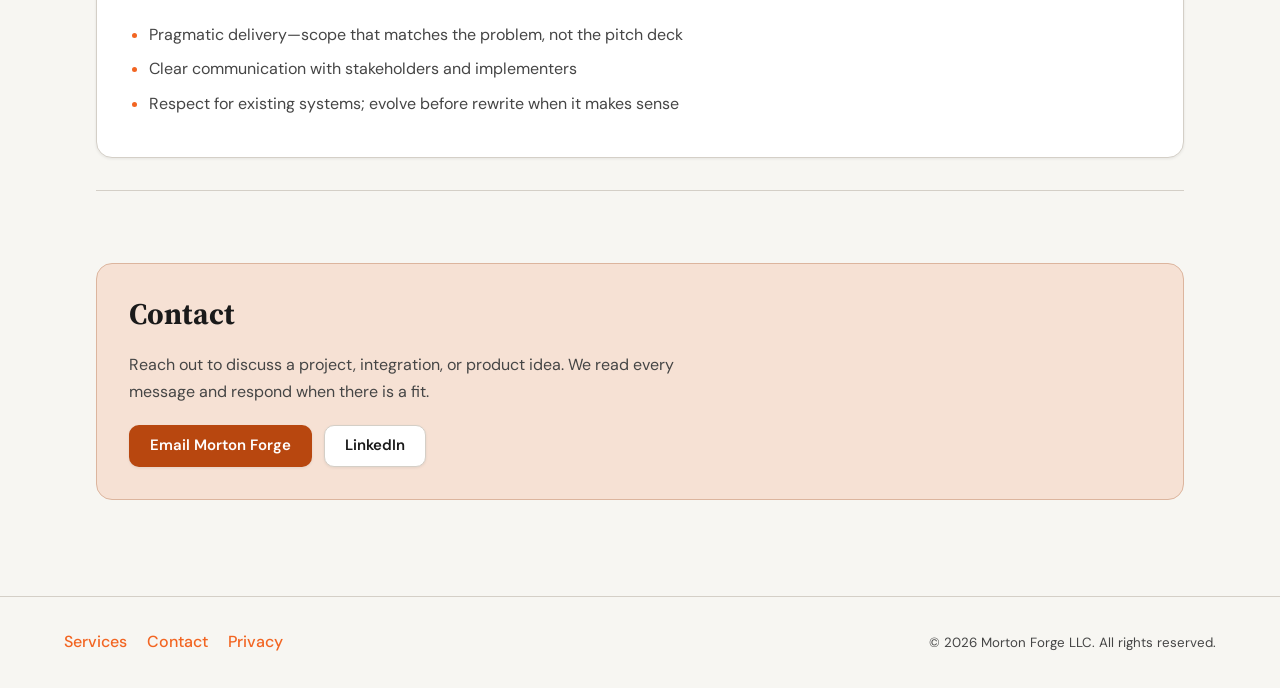
==== commit 176b554b: "Publish site from Azure Repos source=661d804d3004061c3cdec58919d29706ec7f410d build=1098" ====
--- a/index.html
+++ b/index.html
@@ -9,8 +9,9 @@
     >
     <title>Morton Forge — Software built for real problems</title>
     <link rel="canonical" href="https://www.mortonforge.com/">
-    <meta name="theme-color" content="#8b3a1f">
-    <link rel="icon" href="assets/favicon.svg" type="image/svg+xml" sizes="any">
+    <meta name="theme-color" content="#f26522">
+    <link rel="icon" href="assets/favicon.png" type="image/png" sizes="192x192">
+    <link rel="apple-touch-icon" href="assets/apple-touch-icon.jpg">
     <meta property="og:type" content="website">
     <meta property="og:site_name" content="Morton Forge">
     <meta property="og:locale" content="en_US">
@@ -20,7 +21,7 @@
       property="og:description"
       content="Morton Forge LLC provides custom software development, systems integration, automation, consulting, and purpose-built developer and business utilities."
     >
-    <meta property="og:image" content="https://www.mortonforge.com/assets/og-image.svg">
+    <meta property="og:image" content="https://www.mortonforge.com/assets/og-image.jpg">
     <meta property="og:image:alt" content="Morton Forge — Software built for real problems">
     <meta name="twitter:card" content="summary_large_image">
     <meta name="twitter:title" content="Morton Forge — Software built for real problems">
@@ -28,7 +29,7 @@
       name="twitter:description"
       content="Morton Forge LLC provides custom software development, systems integration, automation, consulting, and purpose-built developer and business utilities."
     >
-    <meta name="twitter:image" content="https://www.mortonforge.com/assets/og-image.svg">
+    <meta name="twitter:image" content="https://www.mortonforge.com/assets/og-image.jpg">
     <link rel="stylesheet" href="css/site.css">
   </head>
   <body>
@@ -38,18 +39,20 @@
       <div class="site-header__inner">
         <div class="brand">
           <a class="brand__lockup" href="#top">
-            <img
-              class="brand__mark"
-              src="assets/logo-mark.svg"
-              alt=""
-              width="40"
-              height="40"
-              decoding="async"
-            >
-            <span class="brand__text">
-              <span class="brand__name">Morton Forge</span>
-              <span class="brand__legal">Morton Forge LLC</span>
-            </span>
+            <picture class="brand__picture">
+              <source
+                srcset="assets/logo-horizontal-on-dark.png"
+                media="(prefers-color-scheme: dark)"
+              >
+              <img
+                class="brand__logo"
+                src="assets/logo-horizontal-light.jpg"
+                alt="Morton Forge"
+                width="1024"
+                height="341"
+                decoding="async"
+              >
+            </picture>
           </a>
         </div>
         <nav class="site-nav" aria-label="Primary">
--- a/css/site.css
+++ b/css/site.css
@@ -36,18 +36,19 @@
   --focus-width: 3px;
   --focus-offset: 2px;
 
-  --color-bg: #f4f1ec;
-  --color-bg-hero: #ebe6df;
+  --color-bg: #f7f6f2;
+  --color-bg-hero: #efede8;
   --color-surface: #ffffff;
   --color-text: #1a1a1a;
   --color-text-muted: #454545;
-  --color-accent: #8b3a1f;
-  --color-accent-hover: #6e2e18;
-  --color-accent-soft: rgb(139 58 31 / 12%);
+  /* Brand orange (aligned with geometric logo “FORGE” / M right facet) */
+  --color-accent: #f26522;
+  --color-accent-hover: #d9561a;
+  --color-accent-soft: rgb(242 101 34 / 14%);
   --color-border: #d4cfc7;
   --color-focus: #0b5cab;
-  --color-button-bg: var(--color-accent);
-  --color-button-hover: var(--color-accent-hover);
+  --color-button-bg: #b8470f;
+  --color-button-hover: #9a3c0d;
   --shadow-soft: 0 1px 3px rgb(26 26 26 / 8%);
   --shadow-card: 0 4px 24px rgb(26 26 26 / 6%);
 }
@@ -59,11 +60,11 @@
     --color-surface: #1c1c1c;
     --color-text: #f2f2f2;
     --color-text-muted: #c8c8c8;
-    --color-accent: #e08a6a;
-    --color-accent-hover: #f0a484;
-    --color-accent-soft: rgb(224 138 106 / 14%);
-    --color-button-bg: #8f3d24;
-    --color-button-hover: #a6482c;
+    --color-accent: #ff9a6b;
+    --color-accent-hover: #ffb38f;
+    --color-accent-soft: rgb(242 101 34 / 18%);
+    --color-button-bg: #c2410c;
+    --color-button-hover: #d9561a;
     --color-border: #3a3a3a;
     --color-focus: #6eb6ff;
     --shadow-soft: 0 1px 3px rgb(0 0 0 / 35%);
@@ -201,40 +202,37 @@
 .brand__lockup {
   display: inline-flex;
   align-items: center;
-  gap: 0.65rem;
   text-decoration: none;
   color: inherit;
 }
 
-.brand__lockup:hover .brand__name {
-  color: var(--color-accent);
-}
-
-.brand__mark {
-  flex-shrink: 0;
-  width: 2.5rem;
-  height: 2.5rem;
-  border-radius: 8px;
-}
-
-.brand__text {
-  display: flex;
-  flex-direction: column;
-}
-
-.brand__name {
-  font-size: 1.25rem;
-  font-weight: 700;
-  letter-spacing: 0.02em;
-  color: var(--color-text);
-  line-height: 1.2;
-}
-
-.brand__legal {
-  margin: 0.1rem 0 0;
-  font-size: 0.875rem;
-  color: var(--color-text-muted);
-  line-height: 1.3;
+.brand__picture {
+  display: inline-flex;
+  align-items: center;
+  line-height: 0;
+  border-radius: calc(var(--radius) * 1.25);
+  background: #f7f6f2;
+  padding: 0.2rem 0.55rem;
+}
+
+@media (prefers-color-scheme: dark) {
+  .brand__picture {
+    background: transparent;
+    padding: 0;
+    border-radius: 0;
+  }
+}
+
+.brand__lockup:hover .brand__logo {
+  opacity: 0.94;
+}
+
+.brand__logo {
+  display: block;
+  width: min(17rem, 78vw);
+  height: auto;
+  max-height: 3.25rem;
+  object-fit: contain;
 }
 
 .site-nav__list {
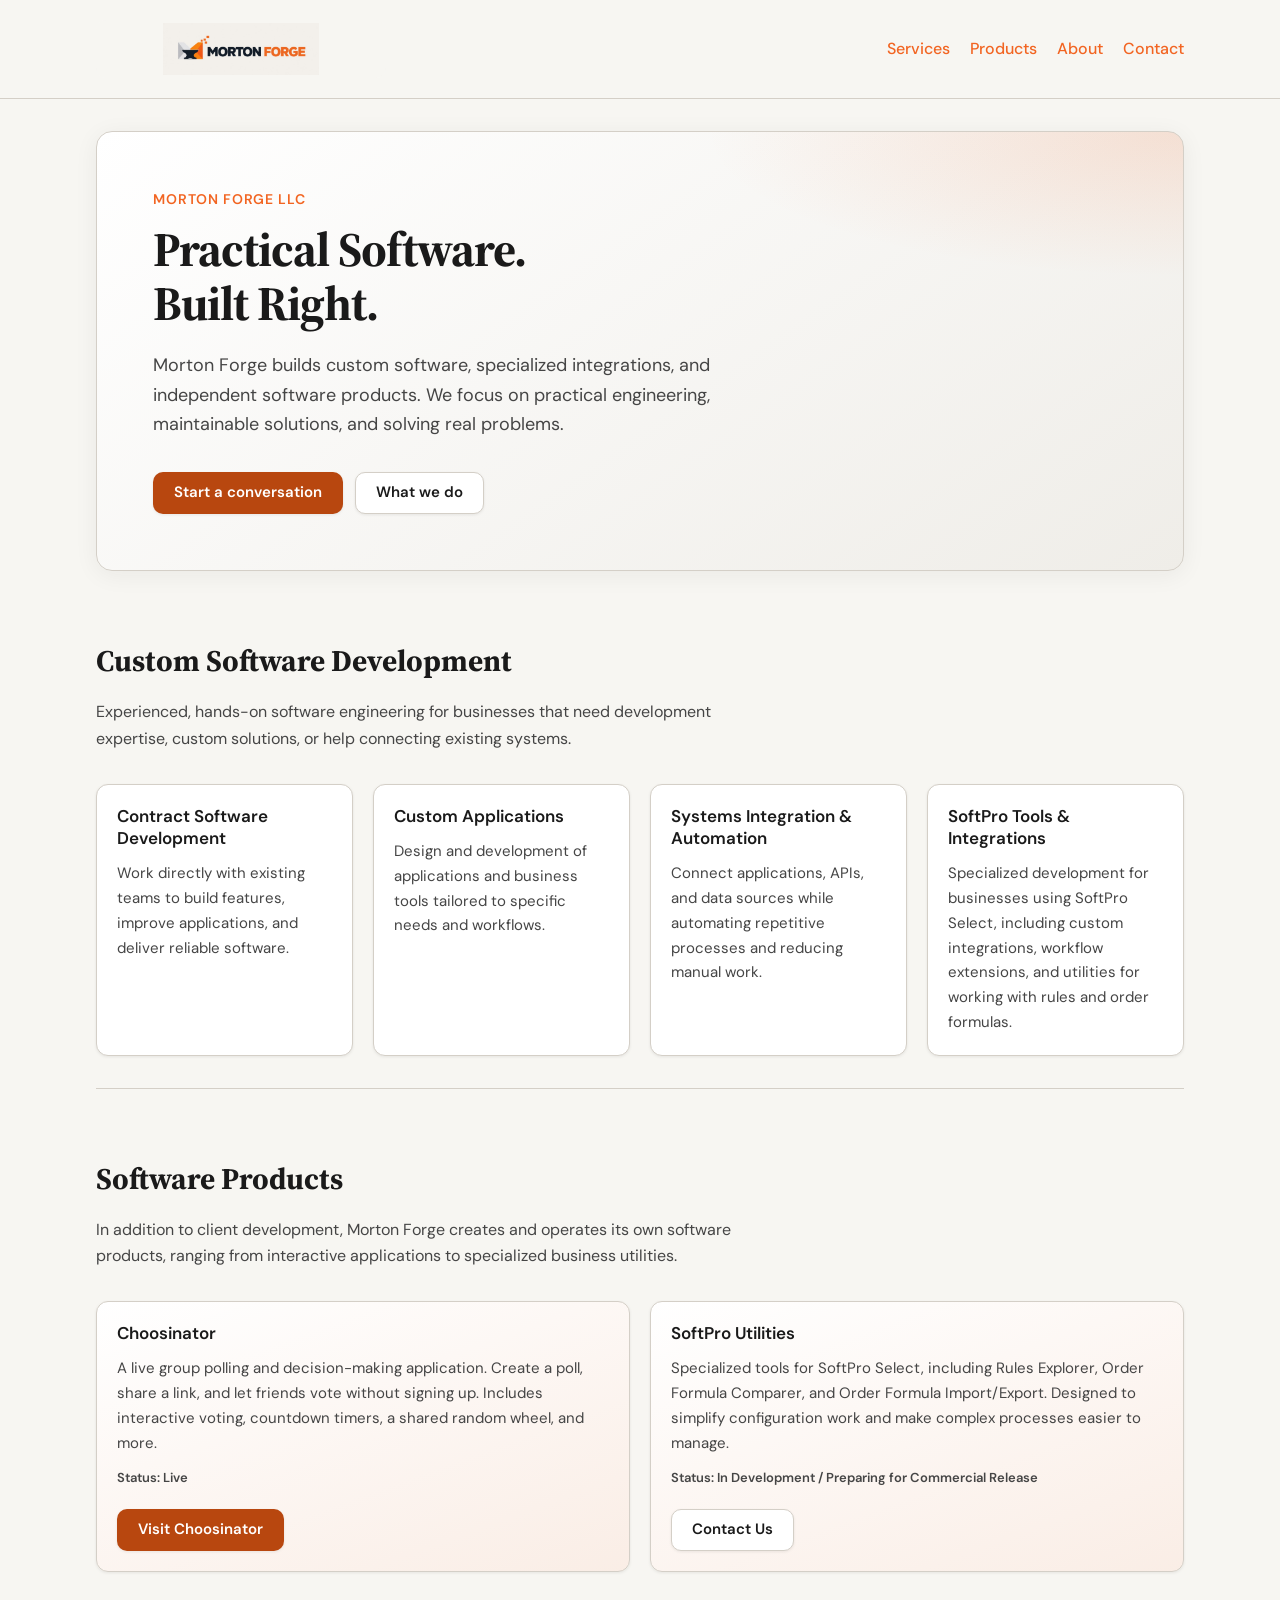
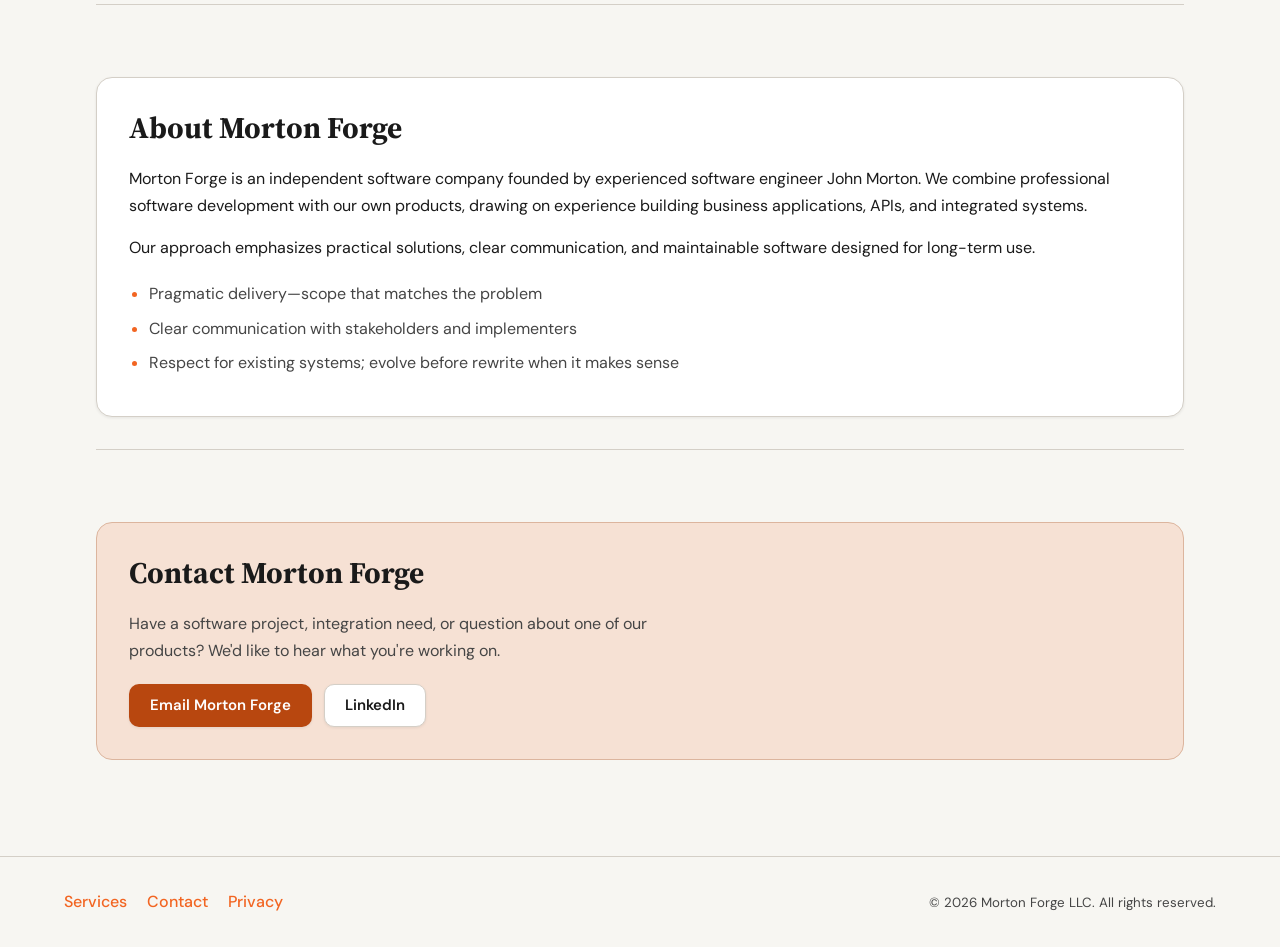
==== commit 4c9ae08a: "Publish site from Azure Repos source=478e454083aaf23fbc60953ae9173e22174f31dd build=1099" ====
--- a/index.html
+++ b/index.html
@@ -5,9 +5,9 @@
     <meta name="viewport" content="width=device-width, initial-scale=1">
     <meta
       name="description"
-      content="Morton Forge LLC provides custom software development, systems integration, automation, consulting, and purpose-built developer and business utilities."
+      content="Morton Forge builds custom software, specialized integrations, and independent software products—with practical engineering and maintainable solutions."
     >
-    <title>Morton Forge — Software built for real problems</title>
+    <title>Morton Forge — Practical Software. Built Right.</title>
     <link rel="canonical" href="https://www.mortonforge.com/">
     <meta name="theme-color" content="#f26522">
     <link rel="icon" href="assets/favicon.png" type="image/png" sizes="192x192">
@@ -16,18 +16,18 @@
     <meta property="og:site_name" content="Morton Forge">
     <meta property="og:locale" content="en_US">
     <meta property="og:url" content="https://www.mortonforge.com/">
-    <meta property="og:title" content="Morton Forge — Software built for real problems">
+    <meta property="og:title" content="Morton Forge — Practical Software. Built Right.">
     <meta
       property="og:description"
-      content="Morton Forge LLC provides custom software development, systems integration, automation, consulting, and purpose-built developer and business utilities."
+      content="Morton Forge builds custom software, specialized integrations, and independent software products—with practical engineering and maintainable solutions."
     >
     <meta property="og:image" content="https://www.mortonforge.com/assets/og-image.jpg">
-    <meta property="og:image:alt" content="Morton Forge — Software built for real problems">
+    <meta property="og:image:alt" content="Morton Forge — Practical Software. Built Right.">
     <meta name="twitter:card" content="summary_large_image">
-    <meta name="twitter:title" content="Morton Forge — Software built for real problems">
+    <meta name="twitter:title" content="Morton Forge — Practical Software. Built Right.">
     <meta
       name="twitter:description"
-      content="Morton Forge LLC provides custom software development, systems integration, automation, consulting, and purpose-built developer and business utilities."
+      content="Morton Forge builds custom software, specialized integrations, and independent software products—with practical engineering and maintainable solutions."
     >
     <meta name="twitter:image" content="https://www.mortonforge.com/assets/og-image.jpg">
     <link rel="stylesheet" href="css/site.css">
@@ -70,11 +70,11 @@
       <section class="hero" id="top" aria-labelledby="page-headline">
         <div class="hero__content">
           <p class="hero__eyebrow">Morton Forge LLC</p>
-          <h1 id="page-headline">Software built for real problems</h1>
+          <h1 id="page-headline">Practical Software. Built Right.</h1>
           <p class="hero__lede">
-            Morton Forge LLC helps teams ship dependable software—through hands-on
-            development, integration work, and focused tools that remove friction
-            from everyday work.
+            Morton Forge builds custom software, specialized integrations, and
+            independent software products. We focus on practical engineering,
+            maintainable solutions, and solving real problems.
           </p>
           <div class="hero__actions">
             <a class="button" href="#contact">Start a conversation</a>
@@ -85,39 +85,41 @@
 
       <section class="content-section" id="services" aria-labelledby="services-heading">
         <div class="section-intro">
-          <h2 id="services-heading">Software development and consulting</h2>
+          <h2 id="services-heading">Custom Software Development</h2>
           <p>
-            We partner with organizations that need practical engineering—not slide
-            decks. Our work centers on outcomes you can operate and extend.
+            Experienced, hands-on software engineering for businesses that need
+            development expertise, custom solutions, or help connecting existing
+            systems.
           </p>
         </div>
         <ul class="card-grid">
           <li class="card">
-            <h3 class="card__title">Custom development</h3>
-            <p class="card__body">
-              Applications and workflows shaped around how your team actually operates,
-              with maintainable code you can own long term.
-            </p>
-          </li>
-          <li class="card">
-            <h3 class="card__title">Systems integration</h3>
-            <p class="card__body">
-              Connect platforms, APIs, and data stores so information moves reliably
-              without manual handoffs.
-            </p>
-          </li>
-          <li class="card">
-            <h3 class="card__title">Automation</h3>
-            <p class="card__body">
-              Replace repetitive work with dependable automation—fewer errors, clearer
-              audit trails, more time for high-value tasks.
-            </p>
-          </li>
-          <li class="card">
-            <h3 class="card__title">Technical consulting</h3>
-            <p class="card__body">
-              Architecture reviews, delivery planning, and hands-on guidance when you
-              need a senior engineering perspective.
+            <h3 class="card__title">Contract Software Development</h3>
+            <p class="card__body">
+              Work directly with existing teams to build features, improve
+              applications, and deliver reliable software.
+            </p>
+          </li>
+          <li class="card">
+            <h3 class="card__title">Custom Applications</h3>
+            <p class="card__body">
+              Design and development of applications and business tools tailored
+              to specific needs and workflows.
+            </p>
+          </li>
+          <li class="card">
+            <h3 class="card__title">Systems Integration &amp; Automation</h3>
+            <p class="card__body">
+              Connect applications, APIs, and data sources while automating
+              repetitive processes and reducing manual work.
+            </p>
+          </li>
+          <li class="card">
+            <h3 class="card__title">SoftPro Tools &amp; Integrations</h3>
+            <p class="card__body">
+              Specialized development for businesses using SoftPro Select,
+              including custom integrations, workflow extensions, and utilities
+              for working with rules and order formulas.
             </p>
           </li>
         </ul>
@@ -125,26 +127,41 @@
 
       <section class="content-section" id="products" aria-labelledby="products-heading">
         <div class="section-intro">
-          <h2 id="products-heading">Software products</h2>
+          <h2 id="products-heading">Software Products</h2>
           <p>
-            We build purpose-built developer and business utilities—focused tools
-            designed to solve specific problems well, without unnecessary complexity.
+            In addition to client development, Morton Forge creates and operates its
+            own software products, ranging from interactive applications to
+            specialized business utilities.
           </p>
         </div>
         <ul class="card-grid card-grid--two">
-          <li class="card card--accent">
-            <h3 class="card__title">Focused utilities</h3>
-            <p class="card__body">
-              Small products that do one job exceptionally well—CLI tools, internal
-              dashboards, and operator-friendly utilities.
-            </p>
-          </li>
-          <li class="card card--accent">
-            <h3 class="card__title">Built to last</h3>
-            <p class="card__body">
-              Observable behavior, clear upgrade paths, and documentation your team can
-              rely on when you are not in the room.
-            </p>
+          <li class="card card--accent card--product">
+            <h3 class="card__title">Choosinator</h3>
+            <p class="card__body">
+              A live group polling and decision-making application. Create a poll,
+              share a link, and let friends vote without signing up. Includes
+              interactive voting, countdown timers, a shared random wheel, and more.
+            </p>
+            <p class="card__status">Status: Live</p>
+            <div class="card__actions">
+              <a
+                class="button"
+                href="https://choosinator.com/"
+                rel="noopener noreferrer"
+              >Visit Choosinator</a>
+            </div>
+          </li>
+          <li class="card card--accent card--product">
+            <h3 class="card__title">SoftPro Utilities</h3>
+            <p class="card__body">
+              Specialized tools for SoftPro Select, including Rules Explorer, Order
+              Formula Comparer, and Order Formula Import/Export. Designed to simplify
+              configuration work and make complex processes easier to manage.
+            </p>
+            <p class="card__status">Status: In Development / Preparing for Commercial Release</p>
+            <div class="card__actions">
+              <a class="button button--secondary" href="#contact">Contact Us</a>
+            </div>
           </li>
         </ul>
       </section>
@@ -154,12 +171,17 @@
           <div class="about-panel__copy">
             <h2 id="about-heading">About Morton Forge</h2>
             <p>
-              Morton Forge LLC is a software company focused on thoughtful
-              engineering for real-world constraints. We keep solutions maintainable,
-              observable, and aligned with how your team actually works.
+              Morton Forge is an independent software company founded by experienced
+              software engineer John Morton. We combine professional software
+              development with our own products, drawing on experience building
+              business applications, APIs, and integrated systems.
+            </p>
+            <p>
+              Our approach emphasizes practical solutions, clear communication, and
+              maintainable software designed for long-term use.
             </p>
             <ul class="about-list">
-              <li>Pragmatic delivery—scope that matches the problem, not the pitch deck</li>
+              <li>Pragmatic delivery—scope that matches the problem</li>
               <li>Clear communication with stakeholders and implementers</li>
               <li>Respect for existing systems; evolve before rewrite when it makes sense</li>
             </ul>
@@ -169,10 +191,10 @@
 
       <section class="content-section content-section--contact" id="contact" aria-labelledby="contact-heading">
         <div class="contact-panel">
-          <h2 id="contact-heading">Contact</h2>
+          <h2 id="contact-heading">Contact Morton Forge</h2>
           <p>
-            Reach out to discuss a project, integration, or product idea. We read every
-            message and respond when there is a fit.
+            Have a software project, integration need, or question about one of our
+            products? We'd like to hear what you're working on.
           </p>
           <ul class="contact-actions">
             <li>
--- a/css/site.css
+++ b/css/site.css
@@ -411,6 +411,23 @@
   color: var(--color-text-muted);
 }
 
+.card--product {
+  display: flex;
+  flex-direction: column;
+}
+
+.card__status {
+  margin: var(--space-sm) 0 0;
+  font-size: 0.8125rem;
+  font-weight: 600;
+  color: var(--color-text-muted);
+}
+
+.card__actions {
+  margin-top: auto;
+  padding-top: var(--space-md);
+}
+
 .about-panel {
   padding: var(--space-lg);
   border-radius: calc(var(--radius) * 2);
